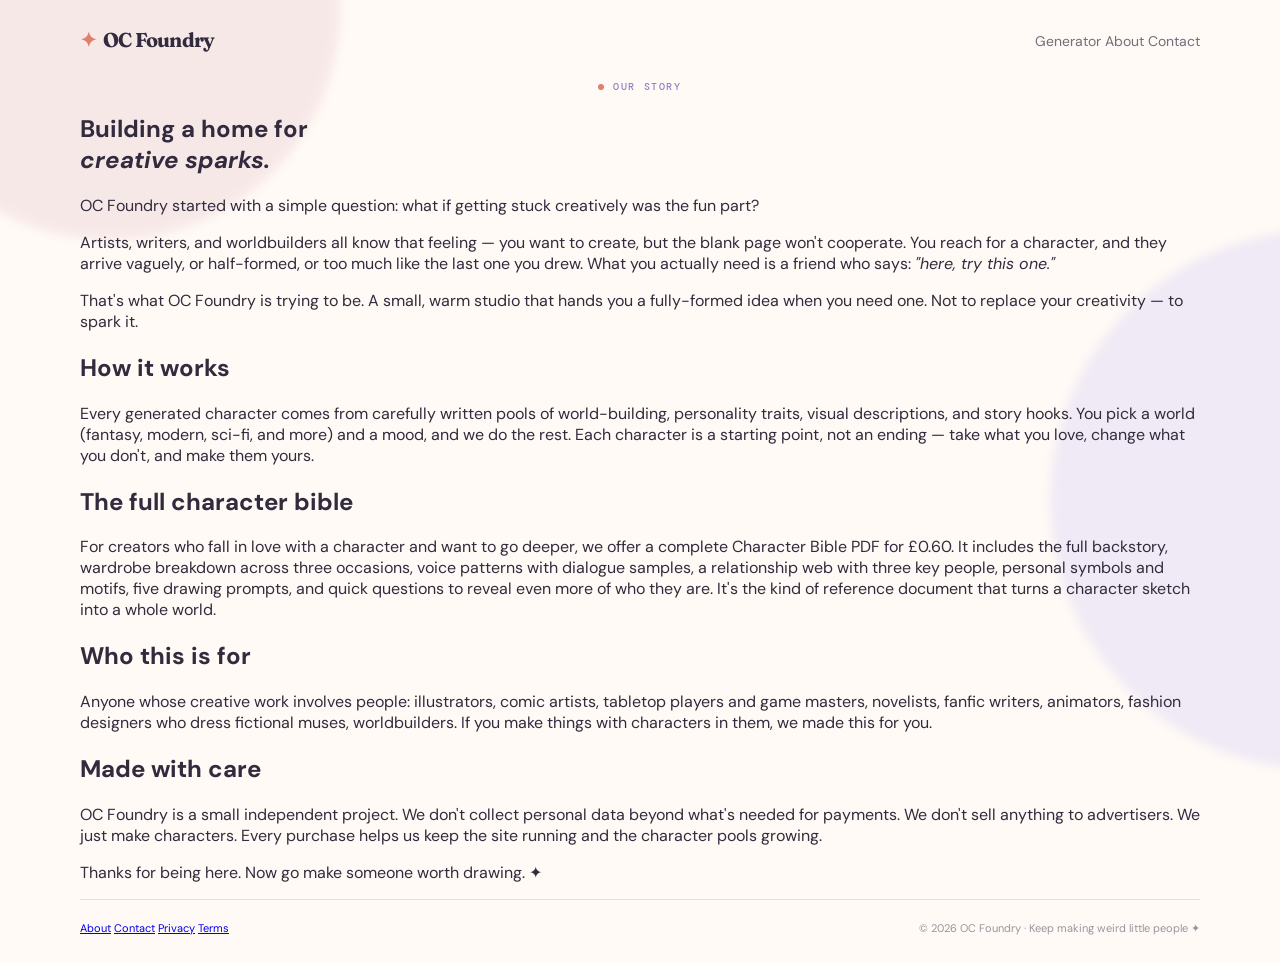
==== about.html @ 31f135f1 "add about page" ====
<!doctype html>
<html lang="en">
  <head>
    <meta charset="UTF-8" />
    <meta name="viewport" content="width=device-width, initial-scale=1.0" />
    <meta name="description" content="About OC Foundry — a gentle character idea generator for artists, writers, and worldbuilders." />
    <title>About — OC Foundry</title>
    <link rel="preconnect" href="https://fonts.googleapis.com" />
    <link rel="preconnect" href="https://fonts.gstatic.com" crossorigin />
    <link href="https://fonts.googleapis.com/css2?family=DM+Mono:wght@400;500&family=DM+Sans:opsz,wght@9..40,400;9..40,500;9..40,600;9..40,700&family=Fraunces:opsz,wght@9..144,600;9..144,700&display=swap" rel="stylesheet" />
    <link rel="stylesheet" href="styles.css?v=10" />
  </head>
  <body>
    <div class="page-glow glow-one"></div><div class="page-glow glow-two"></div>
    <main>
      <nav class="nav wrap" aria-label="Main navigation">
        <a class="brand" href="index.html" aria-label="OC Foundry home"><span class="brand-mark">✦</span> OC Foundry</a>
        <div class="nav-links">
          <a class="nav-link" href="index.html">Generator</a>
          <a class="nav-link" href="about.html">About</a>
          <a class="nav-link" href="contact.html">Contact</a>
        </div>
      </nav>

      <section class="content-page wrap">
        <p class="eyebrow"><span></span> Our story</p>
        <h1>Building a home for<br /><em>creative sparks.</em></h1>

        <div class="content-body">
          <p class="lead">OC Foundry started with a simple question: what if getting stuck creatively was the fun part?</p>

          <p>Artists, writers, and worldbuilders all know that feeling — you want to create, but the blank page won't cooperate. You reach for a character, and they arrive vaguely, or half-formed, or too much like the last one you drew. What you actually need is a friend who says: <em>"here, try this one."</em></p>

          <p>That's what OC Foundry is trying to be. A small, warm studio that hands you a fully-formed idea when you need one. Not to replace your creativity — to spark it.</p>

          <h2>How it works</h2>
          <p>Every generated character comes from carefully written pools of world-building, personality traits, visual descriptions, and story hooks. You pick a world (fantasy, modern, sci-fi, and more) and a mood, and we do the rest. Each character is a starting point, not an ending — take what you love, change what you don't, and make them yours.</p>

          <h2>The full character bible</h2>
          <p>For creators who fall in love with a character and want to go deeper, we offer a complete Character Bible PDF for £0.60. It includes the full backstory, wardrobe breakdown across three occasions, voice patterns with dialogue samples, a relationship web with three key people, personal symbols and motifs, five drawing prompts, and quick questions to reveal even more of who they are. It's the kind of reference document that turns a character sketch into a whole world.</p>

          <h2>Who this is for</h2>
          <p>Anyone whose creative work involves people: illustrators, comic artists, tabletop players and game masters, novelists, fanfic writers, animators, fashion designers who dress fictional muses, worldbuilders. If you make things with characters in them, we made this for you.</p>

          <h2>Made with care</h2>
          <p>OC Foundry is a small independent project. We don't collect personal data beyond what's needed for payments. We don't sell anything to advertisers. We just make characters. Every purchase helps us keep the site running and the character pools growing.</p>

          <p class="closing">Thanks for being here. Now go make someone worth drawing. ✦</p>
        </div>
      </section>

    </main>
    <footer class="footer wrap">
      <div class="footer-links">
        <a href="about.html">About</a>
        <a href="contact.html">Contact</a>
        <a href="privacy.html">Privacy</a>
        <a href="terms.html">Terms</a>
      </div>
      <span>© 2026 OC Foundry · Keep making weird little people ✦</span>
    </footer>
  </body>
</html>
---- styles.css ----
:root { --ink:#312b3d; --muted:#746c7b; --paper:#fffaf5; --cream:#f9efe6; --lilac:#dcd4f5; --lavender:#9380c5; --peach:#f4c9b5; --coral:#dd806e; --sage:#b9d2bf; --line:rgba(63,48,73,.14); }
* { box-sizing:border-box; } html { scroll-behavior:smooth; } body { margin:0; color:var(--ink); background:var(--paper); font-family:"DM Sans",sans-serif; overflow-x:hidden; } button { font:inherit; } .wrap { width:min(1120px, calc(100% - 48px)); margin-inline:auto; } .page-glow { position:absolute; z-index:-1; border-radius:50%; filter:blur(5px); opacity:.55; } .glow-one { width:460px; height:460px; top:-220px; left:-120px; background:#f1dbdf; }.glow-two { width:540px; height:540px; top:230px; right:-310px; background:#e4ddf7; }
.nav { display:flex; align-items:center; justify-content:space-between; padding:27px 0; } .brand { text-decoration:none; color:var(--ink); font-family:Fraunces,serif; font-size:20px; font-weight:700; letter-spacing:-.7px; } .brand-mark { color:var(--coral); font-family:"DM Sans",sans-serif; margin-right:3px; }.nav-link { color:var(--muted); font-size:14px; text-decoration:none; }.nav-link span { color:var(--coral); padding-left:4px; }
.hero { padding:82px 0 96px; text-align:center; }.eyebrow { display:flex; align-items:center; justify-content:center; gap:9px; margin:0; color:var(--lavender); text-transform:uppercase; letter-spacing:1.6px; font:500 10px "DM Mono",monospace; }.eyebrow span { width:6px; height:6px; background:var(--coral); border-radius:50%; }.hero h1 { margin:17px 0 20px; font:700 clamp(54px,8.5vw,102px)/.93 Fraunces,serif; letter-spacing:-5px; }.hero h1 em { color:var(--lavender); font-style:italic; }.intro { max-width:510px; margin:0 auto; color:var(--muted); font-size:16px; line-height:1.65; }.controls { display:grid; max-width:690px; margin:38px auto 0; gap:19px; text-align:left; }.filter-group { display:flex; align-items:center; gap:17px; }.filter-label { flex:0 0 54px; font:500 10px "DM Mono",monospace; color:var(--muted); text-transform:uppercase; letter-spacing:1px; }.filter-pills { display:flex; flex-wrap:wrap; gap:7px; }.filter { border:1px solid var(--line); border-radius:999px; padding:8px 13px; background:rgba(255,255,255,.55); color:var(--muted); cursor:pointer; font-size:13px; transition:.2s ease; }.filter:hover { border-color:var(--lavender); }.filter.active { background:var(--lilac); border-color:transparent; color:#51456e; font-weight:600; }.generate-button { justify-self:center; min-width:315px; margin-top:8px; padding:15px 20px; border:0; border-radius:8px; box-shadow:0 8px 0 #b7a9dc, 0 12px 24px rgba(104,87,142,.19); background:var(--lavender); color:#fff; font-weight:700; cursor:pointer; transition:transform .2s,box-shadow .2s; }.generate-button:hover { transform:translateY(-2px); box-shadow:0 10px 0 #b7a9dc, 0 15px 27px rgba(104,87,142,.2); }.generate-button:active { transform:translateY(5px); box-shadow:0 3px 0 #b7a9dc; }.spark { color:#ffe5af; margin-right:7px; }.arrow { margin-left:13px; }.tiny-note { margin:24px 0 0; color:#a49ba8; font-size:12px; }
.sheet-section { padding-bottom:112px; }.section-heading { display:flex; justify-content:space-between; align-items:center; margin-bottom:15px; }.section-heading .eyebrow { justify-content:flex-start; }.hint { color:#aaa1aa; font-size:12px; margin:0; }.character-sheet { position:relative; overflow:hidden; min-height:382px; background:#fffdf9; border:1px solid var(--line); border-radius:16px; box-shadow:0 18px 44px rgba(67,45,76,.08); }.sheet-topline { position:absolute; inset:0 0 auto; z-index:3; display:flex; justify-content:space-between; padding:18px 21px; color:#a59ba6; font:10px "DM Mono",monospace; letter-spacing:1.2px; }.sheet-tag { color:var(--coral); }.empty-state { display:grid; place-content:center; height:382px; text-align:center; color:#968d9b; font:17px/1.5 Fraunces,serif; }.empty-state p { margin:8px 0 0; }.empty-star { color:var(--peach); font-size:33px; }.result-content { display:grid; grid-template-columns:34% 66%; min-height:438px; }.portrait-panel { position:relative; display:flex; flex-direction:column; justify-content:flex-end; padding:52px 30px 28px; overflow:hidden; color:#fff; background:#b9aecf; }.portrait-panel::after { content:""; position:absolute; inset:0; background:linear-gradient(180deg,transparent 42%,rgba(49,43,61,.27)); pointer-events:none; }.portrait-label,.portrait-panel p,.palette { z-index:1; }.portrait-label { position:absolute; top:52px; left:30px; color:rgba(255,255,255,.8); font:10px "DM Mono",monospace; letter-spacing:1.2px; }.portrait-panel p { max-width:210px; margin:0 0 14px; font:600 15px/1.3 Fraunces,serif; }.portrait-art { position:absolute; inset:0; overflow:hidden; }.halo { position:absolute; top:73px; left:50%; width:195px; aspect-ratio:1; border:1px solid rgba(255,255,255,.52); border-radius:50%; transform:translateX(-50%); }.head { position:absolute; z-index:2; width:102px; height:132px; left:50%; bottom:102px; border-radius:47% 47% 42% 42%; background:#f7d4c1; transform:translateX(-50%); }.head i { position:absolute; top:-19px; left:-8px; width:119px; height:75px; background:#594c64; border-radius:68% 45% 40% 25%; }.head b { position:absolute; top:66px; left:28px; width:8px; height:8px; border-radius:50%; background:#5c4c5d; box-shadow:39px 0 #5c4c5d; }.neck { position:absolute; z-index:1; left:50%; bottom:81px; width:35px; height:45px; background:#f1c6af; transform:translateX(-50%); }.shoulders { position:absolute; z-index:2; left:50%; bottom:-30px; width:260px; height:142px; border-radius:50% 50% 0 0; background:#796796; transform:translateX(-50%); }.art-star { position:absolute; color:#fff4c8; font-size:22px; }.s1 { top:105px; right:37px; }.s2 { top:190px; left:34px; font-size:28px; }.palette { display:flex; gap:5px; }.palette span { width:21px; height:21px; border:2px solid rgba(255,255,255,.76); border-radius:50%; }.details-panel { padding:57px 38px 26px; }.identity { display:flex; align-items:baseline; gap:11px; }.result-kicker { margin:0; color:var(--coral); font:10px "DM Mono",monospace; letter-spacing:1px; text-transform:uppercase; }.identity h2 { margin:7px 0 0; font:700 clamp(33px,4vw,50px)/1 Fraunces,serif; letter-spacing:-2.2px; }.age { margin:0 0 0 auto; color:#948a98; font-size:13px; }.hook { max-width:520px; margin:21px 0 24px; color:#594f61; font:600 19px/1.36 Fraunces,serif; }.hook::before,.hook::after { color:var(--peach); }.hook::before { content:"“"; }.hook::after { content:"”"; }.detail-grid { display:grid; grid-template-columns:1fr 1fr; gap:18px 34px; padding-top:20px; border-top:1px solid var(--line); }.detail-grid section h3 { margin:0 0 5px; color:var(--lavender); text-transform:uppercase; font:10px "DM Mono",monospace; letter-spacing:1px; }.detail-grid section p { margin:0; color:var(--muted); font-size:13px; line-height:1.45; }.sheet-actions { display:flex; justify-content:space-between; align-items:center; margin-top:24px; }.text-button { border:0; padding:0; background:none; color:var(--coral); cursor:pointer; font-size:12px; text-decoration:underline; text-underline-offset:3px; }.small-generate { border:1px solid var(--line); border-radius:7px; padding:9px 11px; background:var(--cream); color:#5f5269; cursor:pointer; font-size:12px; font-weight:600; }.small-generate span { color:var(--coral); margin-left:7px; }
.how { padding:72px 0 87px; border-top:1px solid var(--line); }.how .eyebrow { justify-content:flex-start; }.how-grid { display:grid; grid-template-columns:1.1fr .9fr; gap:70px; padding-top:22px; }.how h2 { margin:0; font:700 clamp(35px,5vw,60px)/.97 Fraunces,serif; letter-spacing:-3px; }.how-copy { max-width:380px; color:var(--muted); font-size:15px; line-height:1.7; }.how-copy p { margin:0; }.how-copy .made-with { margin-top:26px; color:var(--ink); font:500 12px "DM Mono",monospace; }.made-with span { color:var(--coral); }.footer { display:flex; justify-content:space-between; padding:21px 0 28px; color:#9c929f; border-top:1px solid var(--line); font-size:11px; }
@media (max-width:720px) { .wrap { width:min(100% - 32px,1120px); }.nav { padding-top:20px; }.hero { padding:65px 0 72px; }.hero h1 { letter-spacing:-3px; }.filter-group { align-items:flex-start; flex-direction:column; gap:8px; }.generate-button { width:100%; min-width:0; }.section-heading .hint { display:none; }.result-content { grid-template-columns:1fr; }.portrait-panel { min-height:286px; }.details-panel { padding:50px 22px 22px; }.identity { display:block; }.identity h2 { margin-top:8px; }.age { margin:7px 0 0; }.hook { font-size:18px; }.detail-grid { gap:16px; }.sheet-actions { gap:15px; }.how { padding:55px 0; }.how-grid { grid-template-columns:1fr; gap:25px; }.footer { flex-direction:column; gap:7px; }.empty-state { height:330px; } }
/* Keep the content visually connected to the character-file label. */
.portrait-label { top:38px; }
.halo { top:59px; }
.s1 { top:91px; }
.s2 { top:176px; }
.details-panel { padding-top:40px; }
/* The visual-vibe panel is copy-first; its palette remains the visual cue. */
.portrait-art { display:none; }
/* Before the first generation, keep the character-file card as a compact header. */
.character-sheet.empty { min-height:58px; }
.character-sheet.empty .empty-state { display:none; }
/* Do not reserve result-card space before the first character exists. */
#generator:has(.character-sheet.empty) { padding-bottom:0; }
/* In a populated sheet, use the top row for content instead of empty breathing room. */
.character-sheet:not(.empty) .details-panel { padding-top:21px; }
.character-sheet:not(.empty) .portrait-label { top:21px; }
.character-sheet:not(.empty) .sheet-number { display:none; }
/* Align a generated character's identity with the file label—no blank row. */
.character-sheet:not(.empty) .details-panel { padding-top:10px; }
.identity h2 { margin-top:0; }
/* Keep the populated file label and name together, rather than in separate columns. */
.character-sheet:not(.empty) .sheet-topline { display:none; }
.file-inline { color:var(--coral); font:10px "DM Mono",monospace; letter-spacing:1.1px; text-transform:uppercase; white-space:nowrap; }
.character-sheet:not(.empty) .identity { gap:10px; }
@media (max-width:720px) { .character-sheet:not(.empty) .identity { display:flex; flex-wrap:wrap; align-items:baseline; } }
/* Generated results should end cleanly, without a blank section beneath the sheet. */
.sheet-section { padding-bottom:0; }
/* The placeholder must not keep its fixed height after a result is revealed. */
.empty-state[hidden] { display:none; }
/* Generated concept sketch: deliberately loose and kept above the written visual brief. */
.portrait-art.rough-sketch { display:block; inset:38px 24px auto; height:188px; border:1px solid rgba(255,255,255,.42); border-radius:4px; background:rgba(255,255,255,.08); overflow:hidden; }
.rough-sketch .sketch-note { position:absolute; top:9px; left:10px; color:rgba(255,255,255,.8); font:9px "DM Mono",monospace; letter-spacing:.8px; }
.rough-sketch .halo { top:24px; width:126px; border-style:dashed; opacity:.65; }
.rough-sketch .head { bottom:24px; width:76px; height:97px; filter:drop-shadow(3px 3px 0 rgba(49,43,61,.18)); }
.rough-sketch .head i { width:91px; height:57px; }
.rough-sketch .head b { top:52px; left:21px; transform:scale(.75); transform-origin:left; }
.rough-sketch .neck { bottom:8px; }
.rough-sketch .shoulders { bottom:-65px; width:215px; height:130px; background:rgba(49,43,61,.7); }
.rough-sketch .s1 { top:35px; right:19px; }.rough-sketch .s2 { top:90px; left:22px; }
.sketch-stroke { position:absolute; height:1px; background:rgba(255,255,255,.6); transform:rotate(-28deg); }.sketch-stroke.one { width:66px; right:-11px; top:110px; }.sketch-stroke.two { width:47px; left:-8px; top:141px; transform:rotate(34deg); }
.rough-sketch.horror .head i { background:#302638; border-radius:65% 52% 18% 35%; }.rough-sketch.horror .shoulders { background:#24212f; }.rough-sketch.historical .head i { background:#7e5849; border-radius:48% 52% 22% 22%; }.rough-sketch.historical .shoulders { background:#495467; }.rough-sketch.postapoc .head i { background:#5a4f46; border-radius:65% 25% 40% 25%; }.rough-sketch.postapoc .shoulders { background:#5f6557; }.rough-sketch.scifi .head i { background:#44576a; }.rough-sketch.scifi .shoulders { background:#566987; }.rough-sketch.fantasy .head i { background:#574762; }.rough-sketch.fantasy .shoulders { background:#62705e; }
.name-reroll { border:0; padding:4px 6px; border-radius:4px; background:var(--cream); color:var(--coral); cursor:pointer; font:10px "DM Mono",monospace; white-space:nowrap; }.name-reroll:hover { background:var(--peach); color:var(--ink); }
.how-steps { display:grid; gap:17px; }.how-steps div { display:grid; grid-template-columns:31px 1fr; gap:11px; }.how-steps span { color:var(--coral); font:500 11px "DM Mono",monospace; }.how-steps p { font-size:14px; line-height:1.55; }.how-steps strong { color:var(--ink); }
@media (max-width:720px) { .portrait-art.rough-sketch { height:170px; }.portrait-panel { padding-top:218px; }.portrait-panel p { max-width:none; }.name-reroll { order:4; }.how-steps { gap:14px; } }
.portrait-panel { justify-content:flex-start; padding-top:242px; }
/* The visual brief is intentionally copy-first, using the full panel. */
.portrait-panel { justify-content:flex-start; padding-top:56px; }
.portrait-panel .portrait-label { top:23px; }
.portrait-panel .visual-vibe-copy { flex:1; max-width:none; margin:25px 0 16px; font-size:16px; line-height:1.36; }
/* Do not render character-only controls or layout until generation begins. */
.result-content[hidden] { display:none; }
.section-heading { margin-bottom:26px; }
.download-button { display:inline-flex; align-items:center; gap:8px; border:0; border-radius:7px; padding:10px 12px; background:var(--lavender); color:#fff; cursor:pointer; font-size:12px; font-weight:700; text-decoration:none; }.download-button span { padding:2px 5px; border-radius:3px; background:rgba(255,255,255,.18); color:#fff0c9; font:10px "DM Mono",monospace; }
.checkout-page { min-height:100vh; background:linear-gradient(120deg,#fffaf5 15%,#f3eefc 100%); }.checkout-wrap { width:min(1020px,calc(100% - 48px)); margin:auto; padding:32px 0 60px; }.checkout-brand { display:inline-block; }.checkout-grid { display:grid; grid-template-columns:1fr 1fr; gap:78px; align-items:center; min-height:calc(100vh - 120px); }.checkout-intro .eyebrow { justify-content:flex-start; }.checkout-intro h1 { margin:18px 0; font:700 clamp(48px,6vw,76px)/.95 Fraunces,serif; letter-spacing:-3.7px; }.checkout-intro h1 em { color:var(--lavender); }.checkout-intro > p { max-width:390px; color:var(--muted); line-height:1.65; }.back-link { display:inline-block; margin-top:22px; color:var(--coral); font-size:13px; text-underline-offset:3px; }.checkout-card { padding:24px; border:1px solid var(--line); border-radius:16px; background:#fffdf9; box-shadow:0 18px 48px rgba(67,45,76,.1); }.checkout-top,.checkout-summary { display:flex; justify-content:space-between; align-items:center; color:var(--muted); font:10px "DM Mono",monospace; letter-spacing:1px; }.price { color:var(--coral); font-size:18px; font-family:Fraunces,serif; letter-spacing:0; }.mini-sheet { margin:20px 0; padding:22px; border-radius:10px; background:linear-gradient(135deg,var(--sheet-accent,#e8b7b5),#eee8fb); }.mini-label { margin:0; color:#665570; font:10px "DM Mono",monospace; letter-spacing:1px; }.mini-sheet h2 { margin:9px 0 3px; font:700 36px/1 Fraunces,serif; letter-spacing:-1.5px; }.mini-sheet > p:not(.mini-label):not(.mini-hook) { margin:0; color:#685c6c; font:10px "DM Mono",monospace; text-transform:uppercase; }.mini-hook { margin:18px 0 0; color:#51495d; font:600 15px/1.42 Fraunces,serif; }.checkout-summary { padding:18px 0; border-top:1px solid var(--line); font:13px "DM Sans",sans-serif; letter-spacing:0; }.checkout-summary strong { color:var(--ink); }.pay-button { width:100%; padding:14px; border:0; border-radius:8px; background:var(--lavender); box-shadow:0 5px 0 #b7a9dc; color:#fff; cursor:pointer; font-weight:700; }.pay-button span { margin-left:12px; }.pay-button:disabled { cursor:not-allowed; opacity:.55; }.payment-note { margin:16px 0 0; color:#9a909d; text-align:center; font-size:11px; line-height:1.45; }
@media (max-width:720px) { .checkout-wrap { width:min(100% - 32px,1020px); }.checkout-grid { grid-template-columns:1fr; gap:38px; padding:54px 0; }.checkout-intro h1 { letter-spacing:-2.6px; }.mini-sheet h2 { font-size:31px; } }
/* ============================================
   UNLOCK TEASE SECTION
   ============================================ */

.unlock-tease {
  position: relative;
  margin: 32px 22px 22px;
  padding: 32px 30px 30px;
  border-radius: 16px;
  background: linear-gradient(135deg, #fdf6ef 0%, #f4ecfb 50%, #fce9e6 100%);
  border: 1px solid var(--line);
  overflow: hidden;
}

.unlock-tease::before {
  content: "";
  position: absolute;
  top: 0; left: 0; right: 0;
  height: 3px;
  background: linear-gradient(90deg, var(--coral), var(--lavender), var(--peach));
}

.tease-header {
  display: flex;
  justify-content: space-between;
  align-items: center;
  margin-bottom: 14px;
}

.tease-header .eyebrow {
  justify-content: flex-start;
  margin: 0;
}

.tease-price {
  color: var(--coral);
  font: 700 20px Fraunces, serif;
  letter-spacing: -0.5px;
}

.tease-title {
  margin: 0 0 8px;
  font: 700 clamp(26px, 3.2vw, 34px)/1.05 Fraunces, serif;
  letter-spacing: -1.2px;
  color: var(--ink);
}

.tease-title em {
  color: var(--lavender);
  font-style: italic;
}

.tease-sub {
  margin: 0 0 26px;
  color: var(--muted);
  font-size: 14px;
  line-height: 1.5;
}

.tease-grid {
  display: grid;
  grid-template-columns: repeat(3, 1fr);
  gap: 12px;
  margin-bottom: 26px;
}

.tease-card {
  position: relative;
  padding: 18px 16px;
  border-radius: 12px;
  background: rgba(255, 255, 255, 0.65);
  border: 1px solid rgba(147, 128, 197, 0.15);
  backdrop-filter: blur(2px);
  transition: transform 0.2s ease, box-shadow 0.2s ease;
}

.tease-card:hover {
  transform: translateY(-2px);
  box-shadow: 0 8px 20px rgba(147, 128, 197, 0.12);
  border-color: rgba(147, 128, 197, 0.35);
}

.tease-card::after {
  content: "🔒";
  position: absolute;
  top: 12px;
  right: 12px;
  font-size: 11px;
  opacity: 0.4;
}

.tease-icon {
  display: block;
  font-size: 22px;
  margin-bottom: 8px;
}

.tease-card h4 {
  margin: 0 0 6px;
  font: 700 14px Fraunces, serif;
  color: var(--ink);
  letter-spacing: -0.3px;
}

.tease-card p {
  margin: 0;
  color: var(--muted);
  font-size: 12px;
  line-height: 1.4;
}

.tease-cta {
  display: inline-flex;
  align-items: center;
  gap: 12px;
  padding: 14px 22px;
  border-radius: 10px;
  background: var(--lavender);
  box-shadow: 0 6px 0 #b7a9dc, 0 10px 20px rgba(104, 87, 142, 0.18);
  color: #fff;
  text-decoration: none;
  font-weight: 700;
  font-size: 14px;
  transition: transform 0.2s ease, box-shadow 0.2s ease;
}

.tease-cta:hover {
  transform: translateY(-1px);
  box-shadow: 0 7px 0 #b7a9dc, 0 12px 22px rgba(104, 87, 142, 0.22);
}

.tease-cta span {
  padding: 3px 8px;
  border-radius: 5px;
  background: rgba(255, 255, 255, 0.2);
  font: 700 12px "DM Mono", monospace;
  letter-spacing: 0.5px;
}

.tease-note {
  margin: 14px 0 0;
  color: #a49ba8;
  font-size: 11px;
  letter-spacing: 0.3px;
}

@media (max-width: 720px) {
  .unlock-tease {
    margin: 24px 16px 16px;
    padding: 24px 20px;
  }
  .tease-grid {
    grid-template-columns: 1fr;
    gap: 10px;
  }
  .tease-header {
    flex-direction: column;
    align-items: flex-start;
    gap: 8px;
  }
}
/* ============================================
   BIBLE / SUCCESS PAGE
   ============================================ */

.bible-page {
  min-height: 100vh;
  background: linear-gradient(120deg, #fffaf5 0%, #f3eefc 50%, #fce9e6 100%);
}

.bible-wrap {
  width: min(880px, calc(100% - 48px));
  margin: 0 auto;
  padding: 32px 0 80px;
}

.bible-brand {
  display: inline-block;
  margin-bottom: 40px;
}

.bible-header {
  text-align: center;
  margin-bottom: 48px;
}

.bible-header .eyebrow {
  justify-content: center;
}

.bible-header h1 {
  margin: 20px 0 12px;
  font: 700 clamp(40px, 5.5vw, 62px)/0.95 Fraunces, serif;
  letter-spacing: -2.5px;
  color: var(--ink);
}

.bible-header h1 em {
  color: var(--lavender);
  font-style: italic;
}

.bible-sub {
  margin: 0 auto 28px;
  max-width: 460px;
  color: var(--muted);
  font-size: 15px;
  line-height: 1.6;
}

.bible-actions {
  display: flex;
  justify-content: center;
  gap: 12px;
  flex-wrap: wrap;
  margin-bottom: 16px;
}

.bible-actions .pay-button {
  width: auto;
  padding: 14px 28px;
}

.ghost-button {
  padding: 14px 24px;
  border: 1px solid var(--lavender);
  border-radius: 8px;
  background: transparent;
  color: var(--lavender);
  font-weight: 600;
  cursor: pointer;
  transition: all 0.2s ease;
}

.ghost-button:hover {
  background: var(--lavender);
  color: #fff;
}

.email-form {
  display: flex;
  justify-content: center;
  gap: 8px;
  max-width: 400px;
  margin: 16px auto 0;
  flex-wrap: wrap;
}

.email-form input {
  flex: 1;
  min-width: 200px;
  padding: 12px 14px;
  border: 1px solid var(--line);
  border-radius: 8px;
  background: #fff;
  font: 14px "DM Sans", sans-serif;
}

.email-form input:focus {
  outline: none;
  border-color: var(--lavender);
}

.email-form button {
  padding: 12px 22px;
  border: 0;
  border-radius: 8px;
  background: var(--lavender);
  color: #fff;
  font-weight: 600;
  cursor: pointer;
}

.email-status {
  width: 100%;
  margin: 8px 0 0;
  text-align: center;
  font-size: 13px;
  color: var(--muted);
}

/* ============================================
   BIBLE CONTENT
   ============================================ */

.bible-content {
  display: flex;
  flex-direction: column;
  gap: 24px;
}

.bible-section {
  padding: 32px 30px;
  border-radius: 14px;
  background: #fffdf9;
  border: 1px solid var(--line);
  box-shadow: 0 6px 20px rgba(67, 45, 76, 0.04);
}

.bible-section h3 {
  margin: 0 0 16px;
  font: 700 22px Fraunces, serif;
  letter-spacing: -0.8px;
  color: var(--lavender);
}

.bible-section h4 {
  margin: 0 0 6px;
  font: 700 13px "DM Mono", monospace;
  letter-spacing: 1px;
  text-transform: uppercase;
  color: var(--lavender);
}

.bible-section h5 {
  margin: 0 0 4px;
  font: 500 10px "DM Mono", monospace;
  letter-spacing: 1.2px;
  text-transform: uppercase;
  color: var(--coral);
}

.bible-section p {
  margin: 0;
  color: var(--ink);
  font-size: 15px;
  line-height: 1.65;
}

/* COVER SECTION */
.bible-cover {
  text-align: center;
  padding: 56px 30px;
  border-width: 2px;
}

.bible-label {
  margin: 0 0 12px;
  font: 500 10px "DM Mono", monospace;
  letter-spacing: 2px;
  color: var(--coral);
  text-transform: uppercase;
}

.bible-cover h2 {
  margin: 0 0 8px;
  font: 700 clamp(44px, 6vw, 68px)/0.95 Fraunces, serif;
  letter-spacing: -3px;
  color: var(--ink);
}

.cover-meta {
  color: var(--muted);
  font-size: 14px;
  letter-spacing: 0.5px;
  margin-bottom: 24px !important;
}

.cover-hook {
  max-width: 520px;
  margin: 0 auto 28px !important;
  font: 600 18px/1.4 Fraunces, serif !important;
  color: #594f61;
  font-style: italic;
}

.cover-palette {
  display: flex;
  justify-content: center;
  gap: 10px;
}

.cover-palette span {
  width: 32px;
  height: 32px;
  border-radius: 50%;
  border: 3px solid #fff;
  box-shadow: 0 3px 8px rgba(0, 0, 0, 0.1);
}

/* PERSONALITY / DETAIL GRID */
.bible-grid {
  display: grid;
  grid-template-columns: 1fr 1fr;
  gap: 24px 32px;
}

.bible-grid > div {
  padding: 0;
  background: none;
  border: none;
  box-shadow: none;
}

/* BACKSTORY */
.section-body p {
  margin-bottom: 16px;
}

.section-body p:last-child {
  margin-bottom: 0;
}

/* VOICE */
.voice-pattern {
  margin-bottom: 18px !important;
  font-style: italic;
  color: var(--muted) !important;
}

.voice-lines {
  display: flex;
  flex-direction: column;
  gap: 10px;
}

.voice-lines blockquote {
  margin: 0;
  padding: 14px 18px;
  border-left: 3px solid var(--lavender);
  background: rgba(147, 128, 197, 0.06);
  border-radius: 0 8px 8px 0;
  font: 500 15px/1.5 Fraunces, serif;
  color: var(--ink);
  font-style: italic;
}

/* SYMBOL */
.symbol-main {
  margin-bottom: 20px !important;
  font-size: 16px !important;
}

.symbol-main strong {
  color: var(--coral);
  text-transform: uppercase;
  font: 500 11px "DM Mono", monospace;
  letter-spacing: 1px;
  display: block;
  margin-bottom: 4px;
}

.symbol-grid {
  display: grid;
  grid-template-columns: 1fr 1fr;
  gap: 20px 32px;
}

/* WARDROBE */
.wardrobe-grid {
  display: grid;
  gap: 20px;
}

.outfit p {
  color: var(--muted);
  font-size: 14px;
}

/* RELATIONSHIPS */
.relationships {
  display: grid;
  gap: 14px;
}

.rel-card {
  padding: 18px 20px;
  border-radius: 10px;
  background: rgba(147, 128, 197, 0.04);
  border: 1px solid rgba(147, 128, 197, 0.15);
}

.rel-role {
  margin: 0 0 4px !important;
  font: 500 10px "DM Mono", monospace !important;
  letter-spacing: 1px;
  text-transform: uppercase;
  color: var(--coral) !important;
}

.rel-name {
  margin: 0 0 8px !important;
  font: 700 18px Fraunces, serif !important;
  color: var(--ink) !important;
  letter-spacing: -0.5px;
}

.rel-note {
  color: var(--muted) !important;
  font-size: 14px !important;
}

/* DRAWING PROMPTS */
.drawing-prompts {
  margin: 0;
  padding-left: 0;
  list-style: none;
  counter-reset: prompt-counter;
}

.drawing-prompts li {
  counter-increment: prompt-counter;
  position: relative;
  padding: 12px 0 12px 40px;
  border-bottom: 1px solid var(--line);
  color: var(--ink);
  font-size: 15px;
  line-height: 1.5;
}

.drawing-prompts li:last-child {
  border-bottom: none;
}

.drawing-prompts li::before {
  content: counter(prompt-counter, decimal-leading-zero);
  position: absolute;
  left: 0;
  top: 12px;
  color: var(--coral);
  font: 500 12px "DM Mono", monospace;
  letter-spacing: 0.5px;
}

/* QUIZ */
.quiz-grid {
  display: grid;
  grid-template-columns: 1fr 1fr;
  gap: 20px 32px;
}

.quiz-grid p {
  color: var(--muted);
  font-size: 14px;
}

/* FOOTER */
.bible-footer {
  text-align: center;
  padding: 32px 20px 20px;
  color: var(--muted);
}

.bible-footer p {
  margin: 0 !important;
  color: var(--coral) !important;
  font: 700 14px Fraunces, serif !important;
}

.bible-footer-sub {
  margin-top: 6px !important;
  color: var(--muted) !important;
  font: 400 12px "DM Mono", monospace !important;
  letter-spacing: 0.5px;
}

/* EMPTY STATE */
.bible-empty {
  text-align: center;
  padding: 80px 20px;
  background: #fffdf9;
  border: 1px solid var(--line);
  border-radius: 14px;
}

/* RESPONSIVE */
@media (max-width: 720px) {
  .bible-wrap {
    width: min(100% - 32px, 880px);
    padding: 24px 0 60px;
  }
  .bible-section {
    padding: 24px 22px;
  }
  .bible-cover {
    padding: 40px 22px;
  }
  .bible-grid,
  .symbol-grid,
  .quiz-grid {
    grid-template-columns: 1fr;
    gap: 18px;
  }
  .bible-actions {
    flex-direction: column;
  }
  .bible-actions .pay-button,
  .ghost-button {
    width: 100%;
  }
}
/* ============================================
   WORLD THEMING WITH REAL IMAGES
   Uses uploaded artwork from /images/[world]/
   ============================================ */

/* Palette CSS variables (set by JS) with fallbacks */
:root {
  --char-color-1: #E9A5A2;
  --char-color-2: #F6D7AC;
  --char-color-3: #8DB9AA;
  --char-color-4: #5B617C;
}

/* ============================================
   UNIVERSAL BOLD PALETTE BAR
   Every section gets a palette color strip on left
   ============================================ */

.bible-content .bible-section {
  position: relative;
  overflow: hidden;
  padding-left: 50px;
}

.bible-content .bible-section::before {
  content: "";
  position: absolute;
  top: 0;
  bottom: 0;
  left: 0;
  width: 32px;
  background: linear-gradient(180deg,
    var(--char-color-1) 0%,
    var(--char-color-1) 25%,
    var(--char-color-2) 25%,
    var(--char-color-2) 50%,
    var(--char-color-3) 50%,
    var(--char-color-3) 75%,
    var(--char-color-4) 75%,
    var(--char-color-4) 100%
  );
  z-index: 1;
}

.bible-content .bible-section {
  counter-increment: bible-counter;
}

.bible-content {
  counter-reset: bible-counter;
}

.bible-content .bible-section:not(.bible-cover)::after {
  content: counter(bible-counter, decimal-leading-zero);
  position: absolute;
  top: 20px;
  left: 6px;
  width: 20px;
  color: #fff;
  font: 700 11px "DM Mono", monospace;
  letter-spacing: 1px;
  text-align: center;
  text-shadow: 0 1px 2px rgba(0,0,0,0.4);
  writing-mode: vertical-rl;
  transform: rotate(180deg);
  z-index: 2;
}

.bible-content h3 {
  color: var(--char-color-4) !important;
  font-size: 26px !important;
  padding-bottom: 12px;
  margin-bottom: 20px !important;
  border-bottom: 2px solid var(--char-color-2);
}

.bible-content h4,
.bible-content h5 {
  color: var(--char-color-4) !important;
}

.bible-content .rel-role,
.bible-content .drawing-prompts li::before,
.bible-content .symbol-main strong {
  color: var(--char-color-1) !important;
}

.bible-content .voice-lines blockquote {
  border-left: 4px solid var(--char-color-4) !important;
  background: linear-gradient(90deg,
    color-mix(in srgb, var(--char-color-1) 15%, transparent) 0%,
    transparent 100%
  ) !important;
  padding: 16px 22px !important;
}

.bible-content .rel-card {
  background: linear-gradient(135deg,
    color-mix(in srgb, var(--char-color-2) 25%, #fff) 0%,
    color-mix(in srgb, var(--char-color-3) 15%, #fff) 100%
  ) !important;
  border: 2px solid color-mix(in srgb, var(--char-color-1) 40%, transparent) !important;
  padding: 20px !important;
}

.bible-content .rel-name {
  color: var(--char-color-4) !important;
  font-size: 20px !important;
}

/* ============================================
   COVER — SHOWCASES HERO IMAGE
   ============================================ */

.bible-cover {
  padding: 0 !important;
  min-height: 500px;
  display: flex !important;
  flex-direction: column !important;
  justify-content: flex-end !important;
  align-items: stretch !important;
  text-align: center;
  background: none !important;
  position: relative;
  overflow: hidden;
}

.bible-cover::before {
  content: "";
  position: absolute;
  top: 0;
  left: 0;
  right: 0;
  bottom: 0;
  width: 100% !important;
  height: 100% !important;
  background-size: cover !important;
  background-position: center !important;
  z-index: 0;
  opacity: 0.85;
}

.bible-cover::after {
  content: "";
  position: absolute;
  bottom: 0;
  left: 0;
  right: 0;
  height: 70%;
  background: linear-gradient(180deg,
    transparent 0%,
    rgba(0,0,0,0.3) 50%,
    rgba(0,0,0,0.75) 100%
  );
  z-index: 1;
  display: block !important;
}

.bible-cover > * {
  position: relative;
  z-index: 2;
}

.bible-cover .bible-label,
.bible-cover h2,
.bible-cover .cover-meta,
.bible-cover .cover-hook,
.bible-cover .cover-palette {
  color: #fff !important;
  text-shadow: 0 2px 12px rgba(0,0,0,0.6);
}

.bible-cover h2 {
  font-size: clamp(50px, 7vw, 76px) !important;
}

.bible-cover .cover-meta,
.bible-cover .cover-hook {
  color: rgba(255,255,255,0.9) !important;
}

.bible-cover .bible-label {
  color: var(--char-color-2) !important;
}

.bible-cover .cover-palette {
  padding-bottom: 40px;
}

.bible-cover .cover-palette span {
  border: 3px solid rgba(255,255,255,0.9) !important;
  box-shadow: 0 4px 12px rgba(0,0,0,0.4);
}

/* ============================================
   DECORATIVE MOTIFS
   Scattered around each section using ::before/::after
   on wrappers, using the world's motif images
   ============================================ */

.bible-section .motif-decoration {
  position: absolute;
  opacity: 0.5;
  pointer-events: none;
  z-index: 0;
}

/* ============================================
   PER-WORLD IMAGE ASSIGNMENTS
   Cover uses hero, background uses background,
   motifs float around sections
   ============================================ */

/* FANTASY */
.world-fantasy {
  background:
    linear-gradient(rgba(253, 248, 240, 0.90), rgba(251, 232, 227, 0.90)),
    url('images/fantasy/background.png') !important;
  background-size: cover !important;
  background-attachment: fixed !important;
}
.world-fantasy .bible-cover::before {
  background-image: url('images/fantasy/hero.png') !important;
}
.world-fantasy .bible-section:nth-of-type(2)::before,
.world-fantasy .bible-section:nth-of-type(3)::before,
.world-fantasy .bible-section:nth-of-type(4)::before,
.world-fantasy .bible-section:nth-of-type(5)::before {
  /* preserve palette bar */
}

.world-fantasy .bible-section:nth-of-type(3n+2) {
  background:
    url('images/fantasy/motif-1.png') no-repeat top right / 90px auto,
    #fffdf9 !important;
}
.world-fantasy .bible-section:nth-of-type(3n+3) {
  background:
    url('images/fantasy/motif-2.png') no-repeat bottom right / 100px auto,
    #fffdf9 !important;
}
.world-fantasy .bible-section:nth-of-type(3n+4) {
  background:
    url('images/fantasy/motif-3.png') no-repeat top right / 80px auto,
    #fffdf9 !important;
}

.world-fantasy .bible-cover .bible-label,
.world-fantasy .bible-cover h2,
.world-fantasy .bible-cover .cover-meta,
.world-fantasy .bible-cover .cover-hook {
  text-shadow: 0 2px 15px rgba(80, 40, 100, 0.7);
}

/* MODERN */
.world-modern {
  background:
    linear-gradient(rgba(250, 250, 247, 0.92), rgba(250, 250, 247, 0.92)),
    url('images/modern/background.png') !important;
  background-size: cover !important;
  background-attachment: fixed !important;
}
.world-modern .bible-cover::before {
  background-image: url('images/modern/hero.png') !important;
}
.world-modern .bible-section:nth-of-type(3n+2) {
  background:
    url('images/modern/motif-1.png') no-repeat top right / 85px auto,
    #fff !important;
}
.world-modern .bible-section:nth-of-type(3n+3) {
  background:
    url('images/modern/motif-2.png') no-repeat bottom right / 95px auto,
    #fff !important;
}
.world-modern .bible-section:nth-of-type(3n+4) {
  background:
    url('images/modern/motif-3.png') no-repeat top right / 80px auto,
    #fff !important;
}

/* SCI-FI */
.world-scifi {
  background:
    linear-gradient(rgba(30, 40, 60, 0.85), rgba(50, 40, 70, 0.85)),
    url('images/scifi/background.png') !important;
  background-size: cover !important;
  background-attachment: fixed !important;
  color: #e8ecf3 !important;
}
.world-scifi .bible-header h1,
.world-scifi .bible-header h1 em,
.world-scifi .bible-brand,
.world-scifi .bible-header .eyebrow,
.world-scifi .bible-sub {
  color: #e8ecf3 !important;
}
.world-scifi .bible-header h1 em {
  color: var(--char-color-1) !important;
}
.world-scifi .bible-cover::before {
  background-image: url('images/scifi/hero.png') !important;
}
.world-scifi .bible-section {
  background: #fdfdfd !important;
  color: var(--ink) !important;
}
.world-scifi .bible-section:nth-of-type(3n+2) {
  background:
    url('images/scifi/motif-1.png') no-repeat top right / 90px auto,
    #fdfdfd !important;
}
.world-scifi .bible-section:nth-of-type(3n+3) {
  background:
    url('images/scifi/motif-2.png') no-repeat bottom right / 100px auto,
    #fdfdfd !important;
}
.world-scifi .bible-section:nth-of-type(3n+4) {
  background:
    url('images/scifi/motif-3.png') no-repeat top right / 85px auto,
    #fdfdfd !important;
}
.world-scifi .ghost-button {
  border-color: var(--char-color-1) !important;
  color: var(--char-color-1) !important;
}

/* HORROR */
.world-horror {
  background:
    linear-gradient(rgba(26, 21, 31, 0.90), rgba(31, 24, 38, 0.90)),
    url('images/horror/background.png') !important;
  background-size: cover !important;
  background-attachment: fixed !important;
  color: #e8dfe6 !important;
}
.world-horror .bible-header h1,
.world-horror .bible-header h1 em,
.world-horror .bible-brand,
.world-horror .bible-header .eyebrow,
.world-horror .bible-sub {
  color: #ede4e8 !important;
}
.world-horror .bible-header h1 em {
  color: var(--char-color-1) !important;
  text-shadow: 0 0 30px color-mix(in srgb, var(--char-color-1) 60%, transparent);
}
.world-horror .bible-cover::before {
  background-image: url('images/horror/hero.png') !important;
}
.world-horror .bible-section {
  background: #f4eef1 !important;
  color: #2a222f !important;
  box-shadow: 0 10px 40px rgba(0,0,0,0.4);
}
.world-horror .bible-section:nth-of-type(3n+2) {
  background:
    url('images/horror/motif-1.png') no-repeat top right / 100px auto,
    #f4eef1 !important;
}
.world-horror .bible-section:nth-of-type(3n+3) {
  background:
    url('images/horror/motif-2.png') no-repeat bottom right / 110px auto,
    #f4eef1 !important;
}
.world-horror .bible-section:nth-of-type(3n+4) {
  background:
    url('images/horror/motif-3.png') no-repeat top right / 95px auto,
    #f4eef1 !important;
}
.world-horror .ghost-button {
  border-color: var(--char-color-1) !important;
  color: var(--char-color-1) !important;
}
.world-horror .bible-footer p {
  color: var(--char-color-1) !important;
}
.world-horror .bible-footer p:last-child {
  color: #bbafb5 !important;
}

/* HISTORICAL */
.world-historical {
  background:
    linear-gradient(rgba(249, 242, 228, 0.88), rgba(238, 224, 197, 0.88)),
    url('images/historical/background.png') !important;
  background-size: cover !important;
  background-attachment: fixed !important;
}
.world-historical .bible-cover::before {
  background-image: url('images/historical/hero.png') !important;
}
.world-historical .bible-section {
  background: #fdf9ef !important;
  border: 1px solid #c8b085 !important;
  box-shadow: 0 6px 20px rgba(139, 108, 60, 0.15);
}
.world-historical .bible-section:nth-of-type(3n+2) {
  background:
    url('images/historical/motif-1.png') no-repeat top right / 95px auto,
    #fdf9ef !important;
}
.world-historical .bible-section:nth-of-type(3n+3) {
  background:
    url('images/historical/motif-2.png') no-repeat bottom right / 105px auto,
    #fdf9ef !important;
}
.world-historical .bible-section:nth-of-type(3n+4) {
  background:
    url('images/historical/motif-3.png') no-repeat top right / 90px auto,
    #fdf9ef !important;
}
.world-historical h3 {
  font-style: italic;
}

/* POST-APOCALYPTIC */
.world-postapoc {
  background:
    linear-gradient(rgba(237, 230, 221, 0.90), rgba(216, 204, 184, 0.90)),
    url('images/postapoc/background.png') !important;
  background-size: cover !important;
  background-attachment: fixed !important;
}
.world-postapoc .bible-cover::before {
  background-image: url('images/postapoc/hero.png') !important;
}
.world-postapoc .bible-section {
  background: #f8f3ea !important;
  border: 1px solid #b5a58a !important;
  box-shadow: 3px 3px 0 rgba(107, 89, 65, 0.2);
}
.world-postapoc .bible-section:nth-of-type(3n+2) {
  background:
    url('images/postapoc/motif-1.png') no-repeat top right / 90px auto,
    #f8f3ea !important;
}
.world-postapoc .bible-section:nth-of-type(3n+3) {
  background:
    url('images/postapoc/motif-2.png') no-repeat bottom right / 100px auto,
    #f8f3ea !important;
}
.world-postapoc .bible-section:nth-of-type(3n+4) {
  background:
    url('images/postapoc/motif-3.png') no-repeat top right / 85px auto,
    #f8f3ea !important;
}
.world-postapoc h3 {
  text-transform: uppercase;
  letter-spacing: 2px;
  font-size: 20px !important;
}

/* ============================================
   RESPONSIVE
   ============================================ */

@media (max-width: 720px) {
  .bible-content .bible-section {
    padding-left: 44px;
  }
  .bible-content .bible-section::before {
    width: 24px !important;
  }
  .bible-cover {
    min-height: 380px;
  }
  .bible-content .bible-section[class*="nth-of-type"] {
    background-size: 60px auto !important;
  }
}
/* ============================================
   MOTIF & TEXT FIXES
   Push text away from motifs and constrain heading underline
   ============================================ */

/* Make sure text never gets covered by decorative motifs */
.bible-content .bible-section {
  padding-right: 130px !important;
}

/* Constrain the heading underline so it doesn't run under motifs */
.bible-content h3 {
  display: inline-block !important;
  padding-right: 20px;
  max-width: calc(100% - 130px);
}

/* Cover section shouldn't get the padding — hero image fills it */
.bible-cover {
  padding-right: 0 !important;
}

/* On smaller screens, reduce the padding since motifs are smaller too */
@media (max-width: 720px) {
  .bible-content .bible-section {
    padding-right: 80px !important;
  }
  .bible-content h3 {
    max-width: calc(100% - 80px);
  }
}

/* Motifs slightly more transparent so text is fully readable if they do overlap */
.world-fantasy .bible-section:nth-of-type(3n+2),
.world-fantasy .bible-section:nth-of-type(3n+3),
.world-fantasy .bible-section:nth-of-type(3n+4),
.world-modern .bible-section:nth-of-type(3n+2),
.world-modern .bible-section:nth-of-type(3n+3),
.world-modern .bible-section:nth-of-type(3n+4),
.world-scifi .bible-section:nth-of-type(3n+2),
.world-scifi .bible-section:nth-of-type(3n+3),
.world-scifi .bible-section:nth-of-type(3n+4),
.world-horror .bible-section:nth-of-type(3n+2),
.world-horror .bible-section:nth-of-type(3n+3),
.world-horror .bible-section:nth-of-type(3n+4),
.world-historical .bible-section:nth-of-type(3n+2),
.world-historical .bible-section:nth-of-type(3n+3),
.world-historical .bible-section:nth-of-type(3n+4),
.world-postapoc .bible-section:nth-of-type(3n+2),
.world-postapoc .bible-section:nth-of-type(3n+3),
.world-postapoc .bible-section:nth-of-type(3n+4) {
  background-blend-mode: normal;
}
/* ============================================
   PRINT / PDF STYLES
   Preserves images, colors, and layout when printing
   ============================================ */

@media print {

  /* Force browsers to print backgrounds and colors */
  * {
    -webkit-print-color-adjust: exact !important;
    print-color-adjust: exact !important;
    color-adjust: exact !important;
  }

  /* Remove page margins around the actual PDF page */
  @page {
    size: A4;
    margin: 10mm;
  }

  /* Hide everything except the bible content */
  .bible-header,
  .bible-brand,
  .bible-actions,
  .email-form,
  .bible-empty {
    display: none !important;
  }

  /* Remove page background — sections carry their own colors */
  body,
  .bible-page,
  .world-fantasy,
  .world-modern,
  .world-scifi,
  .world-horror,
  .world-historical,
  .world-postapoc {
    background: white !important;
    background-image: none !important;
  }

  /* Wrap width for print */
  .bible-wrap {
    width: 100% !important;
    max-width: none !important;
    padding: 0 !important;
    margin: 0 !important;
  }

  /* Section styling for print */
  .bible-section {
    page-break-inside: avoid;
    break-inside: avoid;
    box-shadow: none !important;
    margin-bottom: 12px !important;
    padding: 20px 130px 20px 50px !important;
  }

  /* Cover section gets its own page */
  .bible-cover {
    page-break-after: always;
    break-after: page;
    min-height: 250mm !important;
    padding: 0 !important;
  }

  /* Make sure cover images print */
  .bible-cover::before {
    -webkit-print-color-adjust: exact !important;
    print-color-adjust: exact !important;
    opacity: 1 !important;
  }

  /* Cover text should still be visible */
  .bible-cover h2,
  .bible-cover .bible-label,
  .bible-cover .cover-meta,
  .bible-cover .cover-hook {
    color: white !important;
    text-shadow: 0 2px 8px rgba(0,0,0,0.7) !important;
  }

  /* Preserve palette colors in the palette circles */
  .cover-palette span,
  .palette span {
    -webkit-print-color-adjust: exact !important;
    print-color-adjust: exact !important;
  }

  /* Backstory should stay together where possible */
  .section-body {
    orphans: 3;
    widows: 3;
  }

  /* Avoid breaking these mid-block */
  .rel-card,
  .voice-lines blockquote,
  .outfit,
  .quiz-grid > div {
    page-break-inside: avoid;
    break-inside: avoid;
  }

  /* Footer at the end */
  .bible-footer {
    page-break-before: avoid;
    break-before: avoid;
    margin-top: 20px;
  }

  /* Ensure sections keep their backgrounds and images */
  .bible-content .bible-section {
    -webkit-print-color-adjust: exact !important;
    print-color-adjust: exact !important;
  }

  /* Palette bar on left preserved */
  .bible-content .bible-section::before {
    -webkit-print-color-adjust: exact !important;
    print-color-adjust: exact !important;
  }

  /* Section number preserved */
  .bible-content .bible-section:not(.bible-cover)::after {
    -webkit-print-color-adjust: exact !important;
    print-color-adjust: exact !important;
  }
}
/* ============================================
   PRINT INSTRUCTIONS MODAL
   ============================================ */

#print-instructions {
  position: fixed;
  inset: 0;
  background: rgba(30, 25, 40, 0.7);
  z-index: 9999;
  display: flex;
  align-items: center;
  justify-content: center;
  padding: 20px;
  backdrop-filter: blur(4px);
}

.print-modal {
  position: relative;
  background: #fff;
  border-radius: 16px;
  padding: 40px 36px 32px;
  max-width: 480px;
  width: 100%;
  box-shadow: 0 20px 60px rgba(0, 0, 0, 0.3);
}

.close-modal {
  position: absolute;
  top: 12px;
  right: 16px;
  width: 32px;
  height: 32px;
  border: 0;
  background: none;
  color: var(--muted);
  font-size: 24px;
  cursor: pointer;
  border-radius: 50%;
  transition: background 0.2s;
}

.close-modal:hover {
  background: rgba(0, 0, 0, 0.06);
  color: var(--ink);
}

.print-modal h2 {
  margin: 0 0 12px;
  font: 700 26px Fraunces, serif;
  color: var(--ink);
  letter-spacing: -1px;
}

.print-modal p {
  margin: 0 0 16px;
  color: var(--muted);
  font-size: 15px;
  line-height: 1.5;
}

.print-modal ol {
  margin: 0 0 24px;
  padding-left: 20px;
  color: var(--ink);
  font-size: 14px;
  line-height: 1.7;
}

.print-modal ol li {
  margin-bottom: 8px;
}

.print-modal ol strong {
  color: var(--lavender);
}

.print-cta {
  width: 100%;
  padding: 14px 20px;
  border: 0;
  border-radius: 8px;
  background: var(--lavender);
  box-shadow: 0 5px 0 #b7a9dc;
  color: #fff;
  font-weight: 700;
  font-size: 15px;
  cursor: pointer;
  transition: transform 0.15s;
}

.print-cta:hover {
  transform: translateY(-1px);
}

.print-cta:active {
  transform: translateY(3px);
  box-shadow: 0 2px 0 #b7a9dc;
}

.print-note {
  margin: 14px 0 0 !important;
  text-align: center;
  font-size: 12px !important;
  color: #a49ba8 !important;
}

/* Hide modal when printing */
@media print {
  #print-instructions {
    display: none !important;
  }
}
/* ============================================
   PRINT COVER CENTERING FIX
   ============================================ */

@media print {
  .bible-cover {
    text-align: center !important;
    display: flex !important;
    flex-direction: column !important;
    justify-content: flex-end !important;
    align-items: center !important;
    padding-bottom: 60px !important;
  }

  .bible-cover .bible-label,
  .bible-cover h2,
  .bible-cover .cover-meta,
  .bible-cover .cover-hook,
  .bible-cover .cover-palette {
    text-align: center !important;
    width: 100% !important;
    max-width: 500px !important;
    margin-left: auto !important;
    margin-right: auto !important;
  }

  .bible-cover .cover-palette {
    display: flex !important;
    justify-content: center !important;
    gap: 12px !important;
  }
}
@media print {
  .bible-cover::after {
    background: linear-gradient(180deg,
      transparent 0%,
      rgba(0,0,0,0.5) 60%,
      rgba(0,0,0,0.85) 100%
    ) !important;
    height: 80% !important;
  }
}
/* ============================================
   PRINT COVER FIX v2 — Force text centering
   ============================================ */

@media print {

  /* Reset cover layout for print */
  .bible-cover,
  .bible-page .bible-cover,
  .bible-content .bible-cover {
    text-align: center !important;
    display: block !important;
    padding: 40mm 20mm !important;
    position: relative !important;
  }

  /* Cover pseudo-element (background image) */
  .bible-cover::before {
    position: absolute !important;
    top: 0 !important;
    left: 0 !important;
    right: 0 !important;
    bottom: 0 !important;
    width: 100% !important;
    height: 100% !important;
    z-index: 0 !important;
  }

  /* Force ALL cover text elements to center */
  .bible-cover .bible-label,
  .bible-cover h2,
  .bible-cover .cover-meta,
  .bible-cover .cover-hook,
  .bible-cover .cover-palette,
  .bible-page .bible-cover .bible-label,
  .bible-page .bible-cover h2,
  .bible-page .bible-cover .cover-meta,
  .bible-page .bible-cover .cover-hook,
  .bible-page .bible-cover .cover-palette {
    text-align: center !important;
    display: block !important;
    width: 100% !important;
    max-width: 100% !important;
    margin-left: 0 !important;
    margin-right: 0 !important;
    position: relative !important;
    z-index: 2 !important;
    padding-left: 0 !important;
    padding-right: 0 !important;
    left: 0 !important;
    right: 0 !important;
  }

  /* Palette circles in a row, centered */
  .bible-cover .cover-palette {
    display: flex !important;
    justify-content: center !important;
    gap: 12px !important;
    margin-top: 24px !important;
  }

  /* Space between cover elements */
  .bible-cover .bible-label {
    margin-bottom: 16px !important;
  }

  .bible-cover h2 {
    margin-bottom: 12px !important;
    font-size: 48px !important;
  }

  .bible-cover .cover-meta {
    margin-bottom: 24px !important;
  }

  .bible-cover .cover-hook {
    margin-bottom: 24px !important;
    max-width: 460px !important;
    margin-left: auto !important;
    margin-right: auto !important;
  }
}
/* Nested list in print modal */
.print-modal ol ul {
  margin: 6px 0 0;
  padding-left: 18px;
  list-style: disc;
}

.print-modal ol ul li {
  margin-bottom: 4px;
  font-size: 13px;
  color: var(--muted);
}
/* ============================================
   PRINT COVER FIX v3 — Text at bottom + visible palette
   ============================================ */

@media print {

  /* Cover: text pushed to bottom, using padding */
  .bible-cover,
  .bible-page .bible-cover,
  .bible-content .bible-cover {
    padding: 0 !important;
    padding-top: 60% !important;
    padding-bottom: 30mm !important;
    padding-left: 20mm !important;
    padding-right: 20mm !important;
    box-sizing: border-box !important;
  }

  /* Ensure palette circles are fully visible */
  .bible-cover .cover-palette {
    display: flex !important;
    justify-content: center !important;
    gap: 12px !important;
    margin-top: 20px !important;
    padding-bottom: 10px !important;
  }

  .bible-cover .cover-palette span {
    display: inline-block !important;
    width: 28px !important;
    height: 28px !important;
    border-radius: 50% !important;
    border: 3px solid rgba(255, 255, 255, 0.95) !important;
    box-shadow: 0 3px 10px rgba(0, 0, 0, 0.4) !important;
    -webkit-print-color-adjust: exact !important;
    print-color-adjust: exact !important;
  }
}
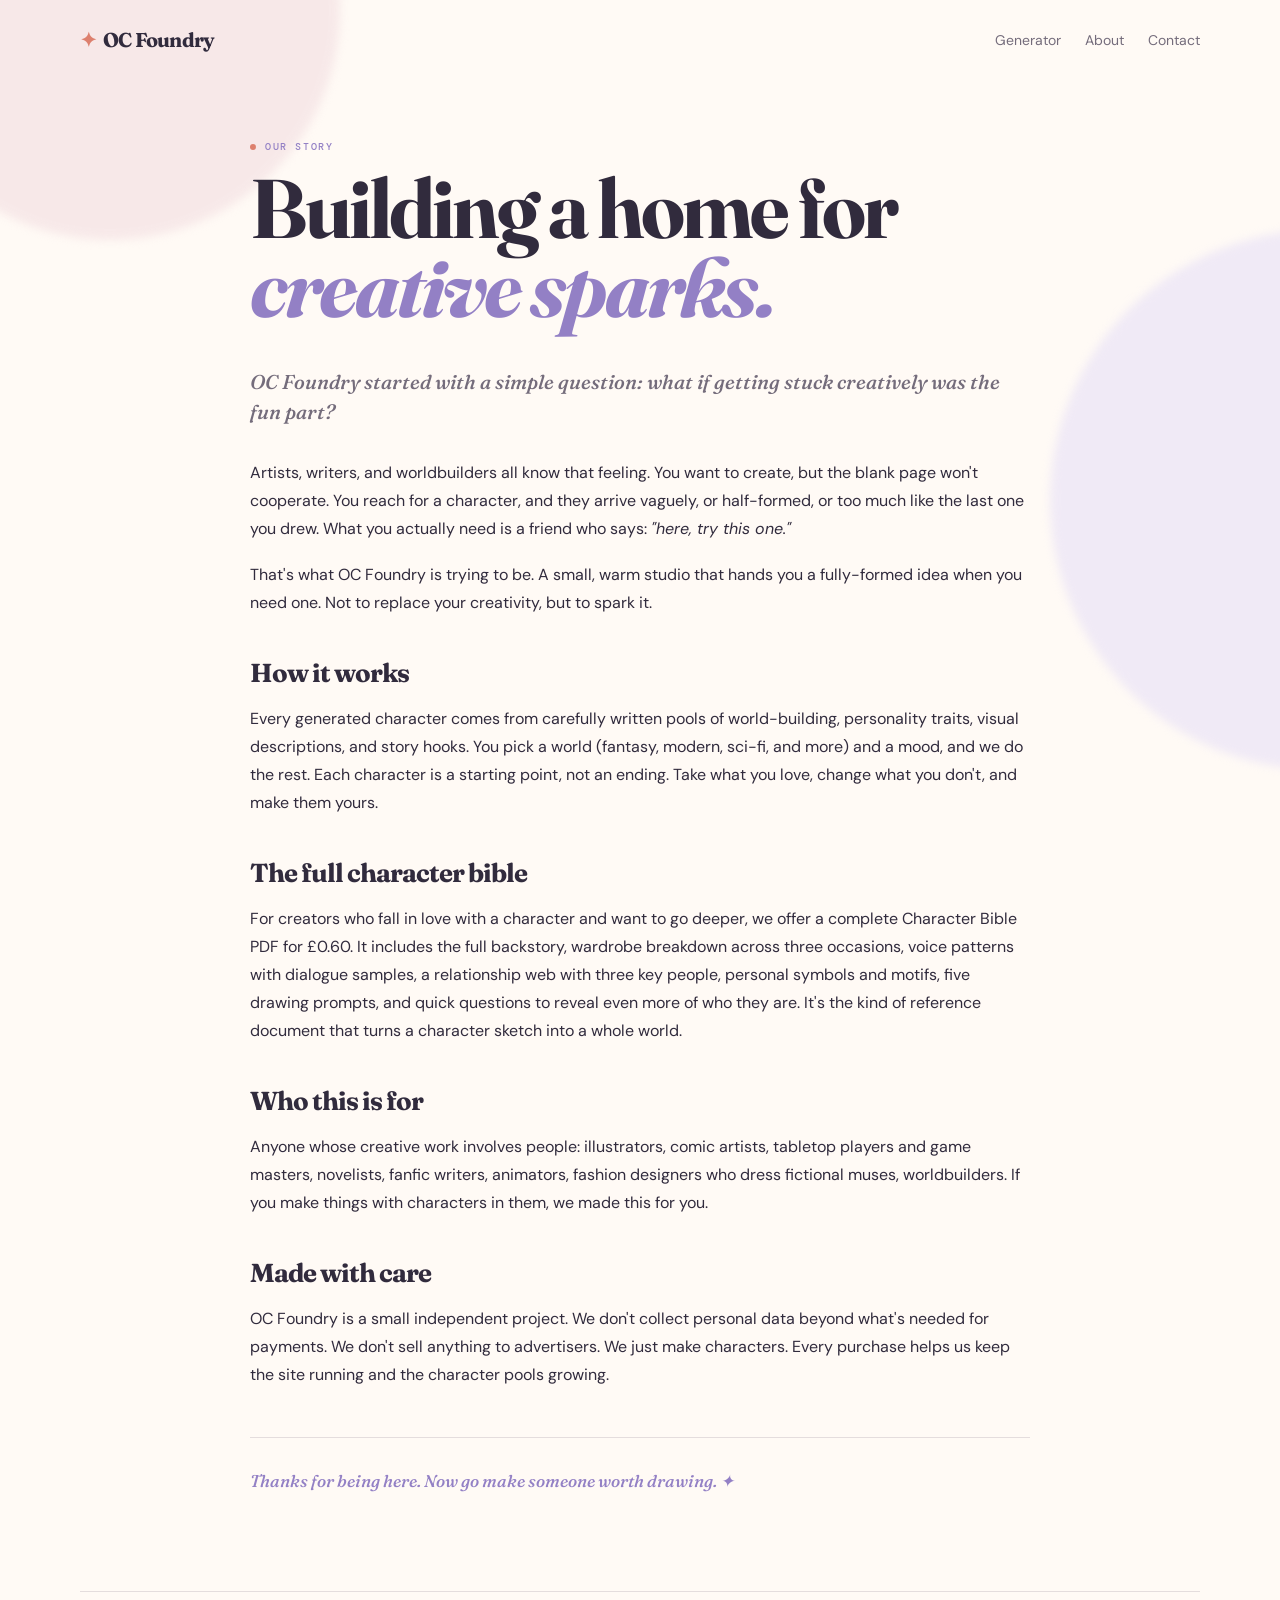
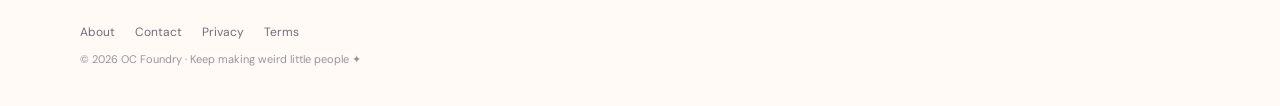
==== commit cfc598e1: "remove em dashes from about page" ====
--- a/about.html
+++ b/about.html
@@ -3,8 +3,8 @@
   <head>
     <meta charset="UTF-8" />
     <meta name="viewport" content="width=device-width, initial-scale=1.0" />
-    <meta name="description" content="About OC Foundry — a gentle character idea generator for artists, writers, and worldbuilders." />
-    <title>About — OC Foundry</title>
+    <meta name="description" content="About OC Foundry - a gentle character idea generator for artists, writers, and worldbuilders." />
+    <title>About - OC Foundry</title>
     <link rel="preconnect" href="https://fonts.googleapis.com" />
     <link rel="preconnect" href="https://fonts.gstatic.com" crossorigin />
     <link href="https://fonts.googleapis.com/css2?family=DM+Mono:wght@400;500&family=DM+Sans:opsz,wght@9..40,400;9..40,500;9..40,600;9..40,700&family=Fraunces:opsz,wght@9..144,600;9..144,700&display=swap" rel="stylesheet" />
@@ -29,12 +29,12 @@
         <div class="content-body">
           <p class="lead">OC Foundry started with a simple question: what if getting stuck creatively was the fun part?</p>
 
-          <p>Artists, writers, and worldbuilders all know that feeling — you want to create, but the blank page won't cooperate. You reach for a character, and they arrive vaguely, or half-formed, or too much like the last one you drew. What you actually need is a friend who says: <em>"here, try this one."</em></p>
+          <p>Artists, writers, and worldbuilders all know that feeling. You want to create, but the blank page won't cooperate. You reach for a character, and they arrive vaguely, or half-formed, or too much like the last one you drew. What you actually need is a friend who says: <em>"here, try this one."</em></p>
 
-          <p>That's what OC Foundry is trying to be. A small, warm studio that hands you a fully-formed idea when you need one. Not to replace your creativity — to spark it.</p>
+          <p>That's what OC Foundry is trying to be. A small, warm studio that hands you a fully-formed idea when you need one. Not to replace your creativity, but to spark it.</p>
 
           <h2>How it works</h2>
-          <p>Every generated character comes from carefully written pools of world-building, personality traits, visual descriptions, and story hooks. You pick a world (fantasy, modern, sci-fi, and more) and a mood, and we do the rest. Each character is a starting point, not an ending — take what you love, change what you don't, and make them yours.</p>
+          <p>Every generated character comes from carefully written pools of world-building, personality traits, visual descriptions, and story hooks. You pick a world (fantasy, modern, sci-fi, and more) and a mood, and we do the rest. Each character is a starting point, not an ending. Take what you love, change what you don't, and make them yours.</p>
 
           <h2>The full character bible</h2>
           <p>For creators who fall in love with a character and want to go deeper, we offer a complete Character Bible PDF for £0.60. It includes the full backstory, wardrobe breakdown across three occasions, voice patterns with dialogue samples, a relationship web with three key people, personal symbols and motifs, five drawing prompts, and quick questions to reveal even more of who they are. It's the kind of reference document that turns a character sketch into a whole world.</p>
--- a/styles.css
+++ b/styles.css
@@ -1591,3 +1591,190 @@
     print-color-adjust: exact !important;
   }
 }
+/* ============================================
+   CONTENT PAGES (About, Privacy, Terms, Contact)
+   ============================================ */
+
+.content-page {
+  padding: 60px 0 100px;
+  max-width: 780px;
+}
+
+.content-page .eyebrow {
+  justify-content: flex-start;
+  margin-bottom: 16px;
+}
+
+.content-page h1 {
+  margin: 0 0 40px;
+  font: 700 clamp(48px, 6.5vw, 84px)/0.95 Fraunces, serif;
+  letter-spacing: -3px;
+}
+
+.content-page h1 em {
+  color: var(--lavender);
+  font-style: italic;
+}
+
+.content-body {
+  color: var(--ink);
+  font-size: 16px;
+  line-height: 1.75;
+}
+
+.content-body .lead {
+  margin: 0 0 32px;
+  font: 500 20px/1.5 Fraunces, serif;
+  color: var(--muted);
+  font-style: italic;
+}
+
+.content-body h2 {
+  margin: 40px 0 16px;
+  font: 700 26px Fraunces, serif;
+  color: var(--ink);
+  letter-spacing: -1px;
+}
+
+.content-body h3 {
+  margin: 24px 0 12px;
+  font: 700 20px Fraunces, serif;
+  color: var(--ink);
+}
+
+.content-body p {
+  margin: 0 0 18px;
+}
+
+.content-body ul {
+  margin: 0 0 18px;
+  padding-left: 24px;
+}
+
+.content-body ul li {
+  margin-bottom: 8px;
+}
+
+.content-body a {
+  color: var(--coral);
+  text-decoration: underline;
+  text-underline-offset: 3px;
+}
+
+.content-body a:hover {
+  color: var(--lavender);
+}
+
+.content-body .closing {
+  margin: 48px 0 0;
+  padding-top: 32px;
+  border-top: 1px solid var(--line);
+  font: 500 17px Fraunces, serif;
+  color: var(--lavender);
+  font-style: italic;
+}
+
+/* NAVIGATION LINKS */
+.nav-links {
+  display: flex;
+  gap: 24px;
+  align-items: center;
+}
+
+.nav-links .nav-link {
+  color: var(--muted);
+  font-size: 14px;
+  text-decoration: none;
+  transition: color 0.2s ease;
+}
+
+.nav-links .nav-link:hover {
+  color: var(--coral);
+}
+
+/* CONTACT PAGE */
+.contact-methods {
+  display: grid;
+  grid-template-columns: 1fr 1fr;
+  gap: 20px;
+  margin: 32px 0;
+}
+
+.contact-card {
+  padding: 28px 24px;
+  border: 1px solid var(--line);
+  border-radius: 12px;
+  background: #fffdf9;
+  transition: transform 0.2s ease, box-shadow 0.2s ease;
+}
+
+.contact-card:hover {
+  transform: translateY(-2px);
+  box-shadow: 0 8px 20px rgba(147, 128, 197, 0.12);
+}
+
+.contact-card .contact-icon {
+  display: block;
+  font-size: 32px;
+  margin-bottom: 12px;
+}
+
+.contact-card h3 {
+  margin: 0 0 8px !important;
+  font-size: 18px !important;
+}
+
+.contact-card p {
+  margin: 0 0 8px !important;
+  font-size: 14px;
+  color: var(--muted);
+}
+
+.contact-card .contact-link {
+  color: var(--lavender);
+  font-weight: 600;
+}
+
+.contact-card .contact-note {
+  color: #a49ba8;
+  font-size: 12px;
+  font-style: italic;
+}
+
+/* FOOTER LINKS */
+.footer {
+  flex-direction: column;
+  gap: 12px;
+  padding: 32px 0 40px;
+}
+
+.footer-links {
+  display: flex;
+  gap: 20px;
+}
+
+.footer-links a {
+  color: var(--muted);
+  text-decoration: none;
+  font-size: 12px;
+  transition: color 0.2s ease;
+}
+
+.footer-links a:hover {
+  color: var(--coral);
+}
+
+@media (max-width: 720px) {
+  .content-page {
+    padding: 40px 0 60px;
+  }
+  .nav-links {
+    gap: 14px;
+  }
+  .contact-methods {
+    grid-template-columns: 1fr;
+  }
+  .footer {
+    text-align: center;
+  }
+}
